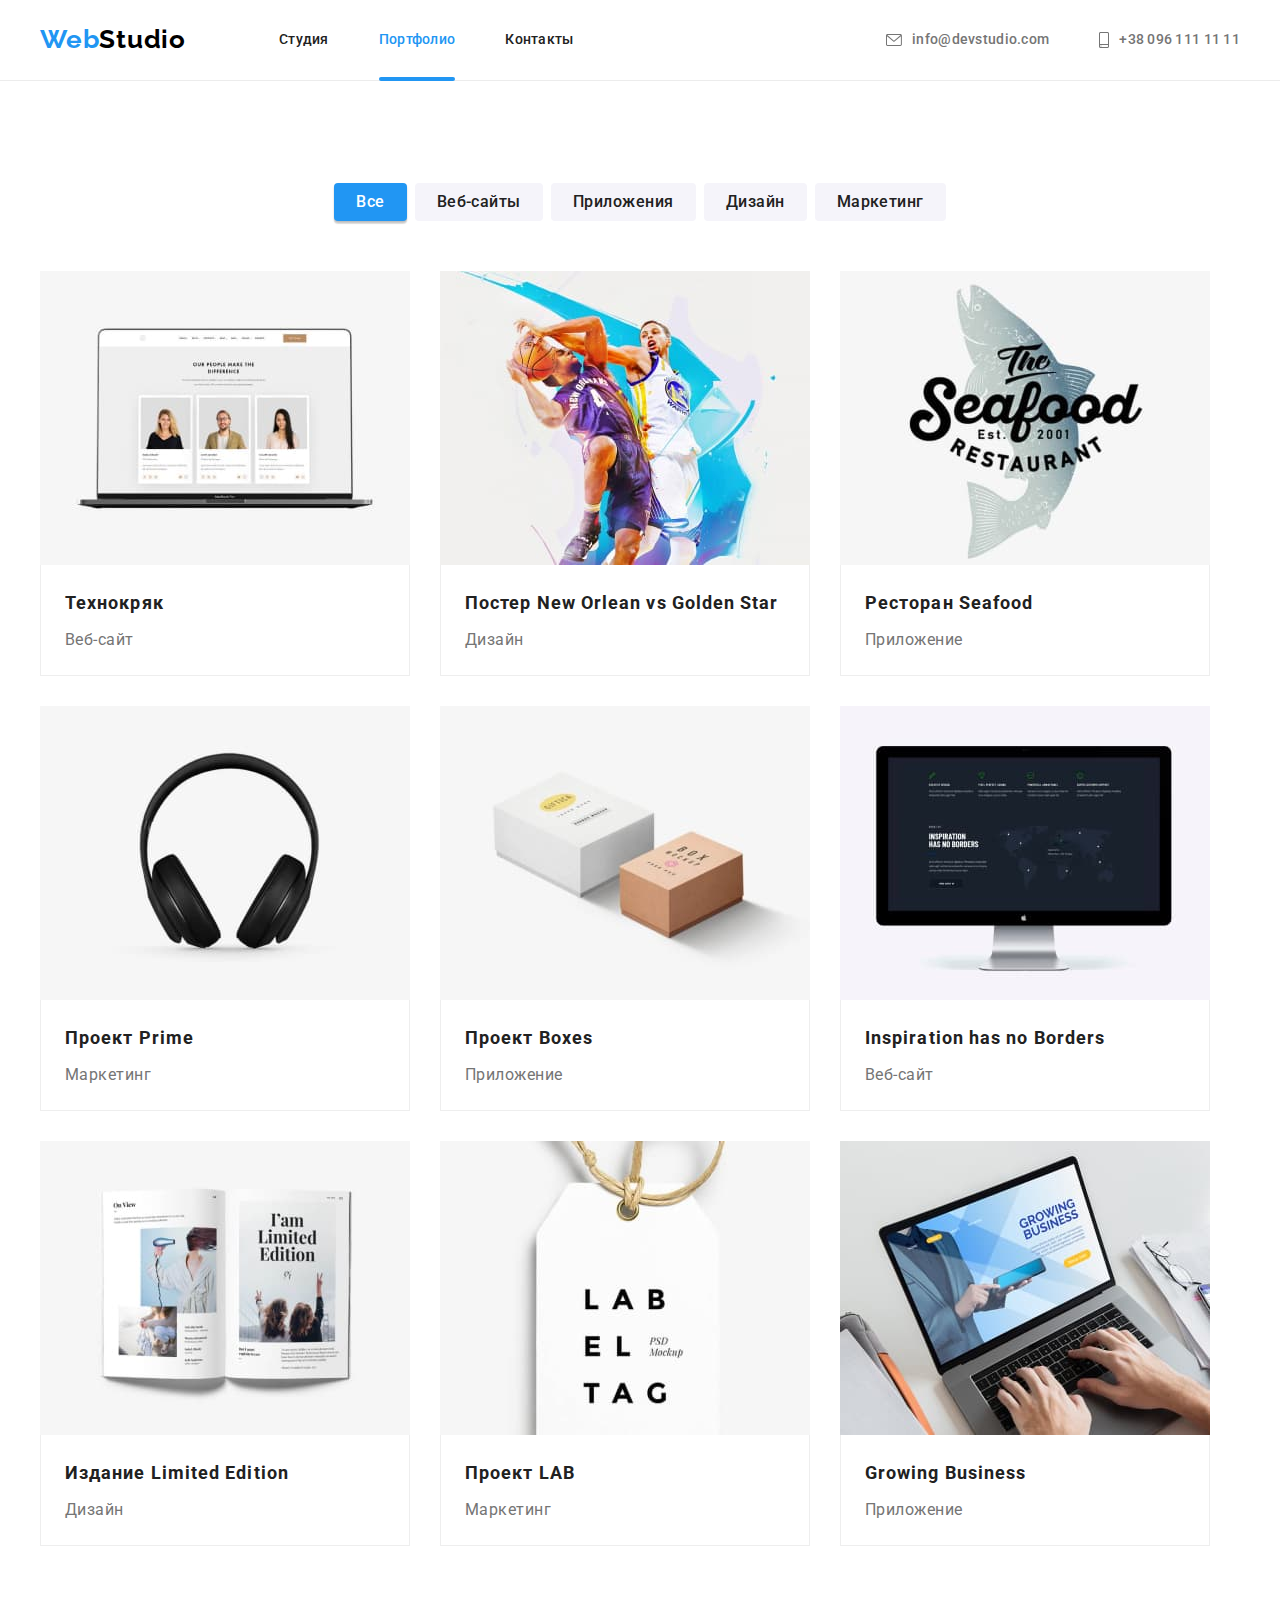
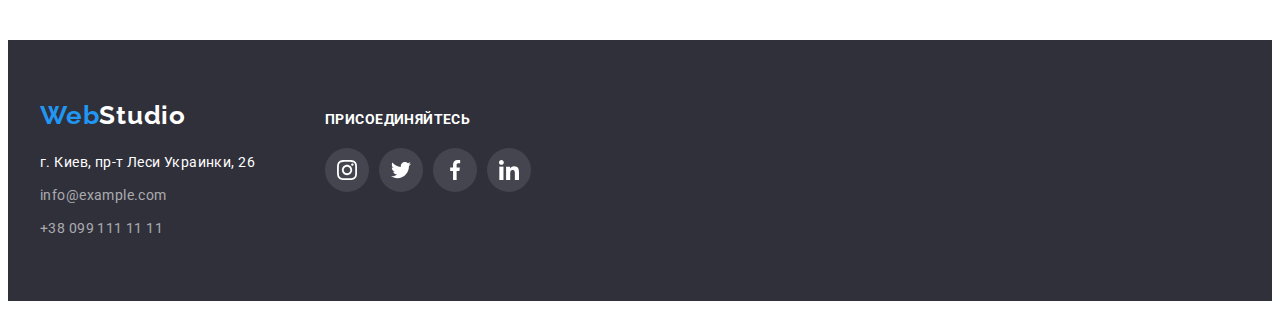
==== portfolio.html @ 26d164e5 "added files from hw-05" ====
<!DOCTYPE html>
<html lang="ru">
  <head>
    <meta charset="UTF-8" />
    <meta http-equiv="X-UA-Compatible" content="IE=edge" />
    <meta name="viewport" content="width=device-width, initial-scale=1.0" />
    <title>WebStudio-portfolio</title>
    <link rel="preconnect" href="https://fonts.googleapis.com" />
    <link rel="preconnect" href="https://fonts.gstatic.com" crossorigin />
    <link
      href="https://fonts.googleapis.com/css2?family=Raleway:wght@700&family=Roboto:wght@400;500;700;900&display=swap"
      rel="stylesheet"
    />
    <link
      rel="stylesheet"
      href="https://cdnjs.cloudflare.com/ajax/libs/modern-normalize/1.1.0/modern-normalize.min.css"
      integrity="sha512-wpPYUAdjBVSE4KJnH1VR1HeZfpl1ub8YT/NKx4PuQ5NmX2tKuGu6U/JRp5y+Y8XG2tV+wKQpNHVUX03MfMFn9Q=="
      crossorigin="anonymous"
      referrerpolicy="no-referrer"
    />
    <link rel="stylesheet" href="./css/styles.css" />
  </head>
  <body>
    <header class="header">
      <div class="header-container container">
        <a class="logo link" href="index.html" lang="en"
          >Web<span class="logo-black link">Studio</span></a
        >

        <nav class="nav">
          <ul class="nav-list list">
            <li class="nav-item">
              <a class="nav-link link" href="./index.html">Студия</a>
            </li>
            <li class="nav-item">
              <a class="nav-link link current" href="./portfolio.html">Портфолио</a>
            </li>
            <li class="nav-item">
              <a class="nav-link link" href="">Контакты</a>
            </li>
          </ul>
        </nav>

        <ul class="contacts-list list">
          <li class="contacts-item">
            <a class="contacts-link link" href="mailto:info@devstudio.com">
              <svg class="contacts-icon" width="16" height="12">
                <use href="./images/icons-2.svg#icon-envelope"></use>
              </svg>
              info@devstudio.com
            </a>
          </li>
          <li class="contacts-item">
            <a class="contacts-link link" href="tel:+380961111111">
              <svg class="contacts-icon" width="10" height="16">
                <use href="./images/icons-2.svg#icon-smartphone"></use>
              </svg>
              +38 096 111 11 11
            </a>
          </li>
        </ul>
      </div>
    </header>

    <main>
      <section class="portfolio section">
        <div class="container">
          <h1 class="visually-hidden">Портфолио</h1>
          <ul class="portfolio-list list">
            <li class="portfolio-item">
              <button class="portfolio-btn current" type="button">Все</button>
            </li>
            <li class="portfolio-item">
              <button class="portfolio-btn" type="button">Веб-сайты</button>
            </li>
            <li class="portfolio-item">
              <button class="portfolio-btn" type="button">Приложения</button>
            </li>
            <li class="portfolio-item">
              <button class="portfolio-btn" type="button">Дизайн</button>
            </li>
            <li class="portfolio-item">
              <button class="portfolio-btn" type="button">Маркетинг</button>
            </li>
          </ul>
          <ul class="card-set list">
            <li class="card-item">
              <a class="card-item-link link" href="">
                <div class="card-overlay">
                  <img
                    src="./images/portfolio/portfolio-img-1.jpg"
                    alt="Веб-сайт"
                    width="370"
                    height="294"
                  />
                  <p class="card-overlay-text">
                    Ресурс предлагает комплексные предложения с разным уровнем функционала и
                    сервисов. Все это позволит посетителю получить исчерпывающие сведения о компании
                    или частном лице.
                  </p>
                </div>
                <div class="card-item-bottom">
                  <h2 class="card-item-title">Технокряк</h2>
                  <p class="card-item-text">Веб-сайт</p>
                </div>
              </a>
            </li>
            <li class="card-item">
              <a class="card-item-link link" href="">
                <div class="card-overlay">
                  <img
                    src="./images/portfolio/portfolio-img-2.jpg"
                    alt="Дизайн постера"
                    width="370"
                    height="294"
                  />
                  <p class="card-overlay-text">
                    Ресурс предлагает комплексные предложения с разным уровнем функционала и
                    сервисов. Все это позволит посетителю получить исчерпывающие сведения о компании
                    или частном лице.
                  </p>
                </div>
                <div class="card-item-bottom">
                  <h2 class="card-item-title">
                    Постер <span lang="en">New Orlean vs Golden Star</span>
                  </h2>
                  <p class="card-item-text">Дизайн</p>
                </div>
              </a>
            </li>
            <li class="card-item">
              <a class="card-item-link link" href="">
                <div class="card-overlay">
                  <img
                    src="./images/portfolio/portfolio-img-3.jpg"
                    alt="Приложение"
                    width="370"
                    height="294"
                  />
                  <p class="card-overlay-text">
                    Ресурс предлагает комплексные предложения с разным уровнем функционала и
                    сервисов. Все это позволит посетителю получить исчерпывающие сведения о компании
                    или частном лице.
                  </p>
                </div>
                <div class="card-item-bottom">
                  <h2 class="card-item-title">Ресторан <span lang="en">Seafood</span></h2>
                  <p class="card-item-text">Приложение</p>
                </div>
              </a>
            </li>
            <li class="card-item">
              <a class="card-item-link link" href="">
                <div class="card-overlay">
                  <img
                    src="./images/portfolio/portfolio-img-4.jpg"
                    alt="Маркетинговый проект"
                    width="370"
                    height="294"
                  />
                  <p class="card-overlay-text">
                    Ресурс предлагает комплексные предложения с разным уровнем функционала и
                    сервисов. Все это позволит посетителю получить исчерпывающие сведения о компании
                    или частном лице.
                  </p>
                </div>
                <div class="card-item-bottom">
                  <h2 class="card-item-title">Проект <span lang="en">Prime</span></h2>
                  <p class="card-item-text">Маркетинг</p>
                </div>
              </a>
            </li>
            <li class="card-item">
              <a class="card-item-link link" href="">
                <div class="card-overlay">
                  <img
                    src="./images/portfolio/portfolio-img-5.jpg"
                    alt="Приложение"
                    width="370"
                    height="294"
                  />
                  <p class="card-overlay-text">
                    Ресурс предлагает комплексные предложения с разным уровнем функционала и
                    сервисов. Все это позволит посетителю получить исчерпывающие сведения о компании
                    или частном лице.
                  </p>
                </div>
                <div class="card-item-bottom">
                  <h2 class="card-item-title">Проект <span lang="en">Boxes</span></h2>
                  <p class="card-item-text">Приложение</p>
                </div>
              </a>
            </li>
            <li class="card-item">
              <a class="card-item-link link" href="">
                <div class="card-overlay">
                  <img
                    src="./images/portfolio/portfolio-img-6.jpg"
                    alt="Веб-сайт"
                    width="370"
                    height="294"
                  />
                  <p class="card-overlay-text">
                    Ресурс предлагает комплексные предложения с разным уровнем функционала и
                    сервисов. Все это позволит посетителю получить исчерпывающие сведения о компании
                    или частном лице.
                  </p>
                </div>
                <div class="card-item-bottom">
                  <h2 class="card-item-title" lang="en">Inspiration has no Borders</h2>
                  <p class="card-item-text">Веб-сайт</p>
                </div>
              </a>
            </li>
            <li class="card-item">
              <a class="card-item-link link" href="">
                <div class="card-overlay">
                  <img
                    src="./images/portfolio/portfolio-img-7.jpg"
                    alt="Дизайн издания"
                    width="370"
                    height="294"
                  />
                  <p class="card-overlay-text">
                    Ресурс предлагает комплексные предложения с разным уровнем функционала и
                    сервисов. Все это позволит посетителю получить исчерпывающие сведения о компании
                    или частном лице.
                  </p>
                </div>
                <div class="card-item-bottom">
                  <h2 class="card-item-title">Издание <span lang="en">Limited Edition</span></h2>
                  <p class="card-item-text">Дизайн</p>
                </div>
              </a>
            </li>
            <li class="card-item">
              <a class="card-item-link link" href="">
                <div class="card-overlay">
                  <img
                    src="./images/portfolio/portfolio-img-8.jpg"
                    alt="Маркетинговый проект"
                    width="370"
                    height="294"
                  />
                  <p class="card-overlay-text">
                    Ресурс предлагает комплексные предложения с разным уровнем функционала и
                    сервисов. Все это позволит посетителю получить исчерпывающие сведения о компании
                    или частном лице.
                  </p>
                </div>
                <div class="card-item-bottom">
                  <h2 class="card-item-title">Проект <span lang="en">LAB</span></h2>
                  <p class="card-item-text">Маркетинг</p>
                </div>
              </a>
            </li>
            <li class="card-item">
              <a class="card-item-link link" href="">
                <div class="card-overlay">
                  <img
                    src="./images/portfolio/portfolio-img-9.jpg"
                    alt="Приложение"
                    width="370"
                    height="294"
                  />
                  <p class="card-overlay-text">
                    Ресурс предлагает комплексные предложения с разным уровнем функционала и
                    сервисов. Все это позволит посетителю получить исчерпывающие сведения о компании
                    или частном лице.
                  </p>
                </div>
                <div class="card-item-bottom">
                  <h2 class="card-item-title" lang="en">Growing Business</h2>
                  <p class="card-item-text">Приложение</p>
                </div>
              </a>
            </li>
          </ul>
        </div>
      </section>
    </main>

    <footer class="footer">
      <div class="footer-container container">
        <div class="footer-content">
          <a class="logo link" href="index.html" lang="en"
            >Web<span class="logo-white">Studio</span>
          </a>
          <address class="address">
            <ul class="address-list list">
              <li class="address-item">
                <a
                  class="address-link link"
                  href="https://goo.gl/maps/QAGM4faHn3Rg2UBT6"
                  target="_blank"
                  rel="noopener noreferrer nofollow"
                  >г. Киев, пр-т Леси Украинки, 26
                </a>
              </li>
              <li class="address-item">
                <a class="address-link link" href="mailto:info@example.com">info@example.com</a>
              </li>
              <li class="address-item">
                <a class="address-link link" href="tel:+380991111111">+38 099 111 11 11</a>
              </li>
            </ul>
          </address>
        </div>
        <div class="footer-soc">
          <strong>присоединяйтесь</strong>
          <ul class="footer-soc-list list">
            <li class="footer-soc-item">
              <a class="footer-soc-link link" href="">
                <svg class="footer-soc-icon" width="20" height="20">
                  <use href="./images/icons.svg#icon-instagram"></use>
                </svg>
              </a>
            </li>
            <li class="footer-soc-item">
              <a class="footer-soc-link link" href="">
                <svg class="footer-soc-icon" width="20" height="20">
                  <use href="./images/icons.svg#icon-twitter"></use>
                </svg>
              </a>
            </li>
            <li class="footer-soc-item">
              <a class="footer-soc-link link" href="">
                <svg class="footer-soc-icon" width="20" height="20">
                  <use href="./images/icons.svg#icon-facebook"></use>
                </svg>
              </a>
            </li>
            <li class="footer-soc-item">
              <a class="footer-soc-link link" href="">
                <svg class="footer-soc-icon" width="20" height="20">
                  <use href="./images/icons.svg#icon-linkedin"></use>
                </svg>
              </a>
            </li>
          </ul>
        </div>
      </div>
    </footer>
  </body>
</html>
---- css/styles.css ----
:root {
  --title-color: #212121;
  --hero-title-color: #fff;
  --text-color: #757575;
  --text-color-secondary: #fff;
  --primary-bcg-color: #fff;
  --accent-color: #2196f3;
  --element-gap: 30px;
}

body {
  font-family: 'Roboto', sans-serif;
  color: var(--title-color);
  background-color: var(--primary-bcg-color);

  padding-top: 81px;
}

h1,
h2,
h3,
h4,
h5,
h6,
p {
  margin: 0;
}

ul {
  margin: 0;
  padding-left: 0;
}

button {
  cursor: pointer;
}

.list {
  list-style: none;
  margin: 0;
  padding: 0;
}

img {
  display: block;
  max-width: 100%;
  height: auto;
}

.link {
  text-decoration: none;
}

.title {
  margin-bottom: 50px;

  font-size: 36px;
  line-height: 1.17;
  text-align: center;
  letter-spacing: 0.03em;
  color: var(--title-color);
}

.visually-hidden {
  position: absolute;
  white-space: nowrap;
  width: 1px;
  height: 1px;
  overflow: hidden;
  border: 0;
  padding: 0;
  clip: rect(0 0 0 0);
  clip-path: inset(50%);
  margin: -1px;
}

.container {
  max-width: 1200px;
  padding-left: 15px;
  padding-right: 15px;
  margin: 0 auto;
}

.section {
  padding-top: 94px;
  padding-bottom: 94px;
}

/* -----------------HEADER----------------- */

.header {
  position: fixed;
  z-index: 999;
  background-color: var(--primary-bcg-color);
  top: 0;
  left: 50%;
  transform: translateX(-50%);

  border-bottom: 1px solid #ececec;
  width: 100%;
}

.header-container {
  display: flex;
  align-items: center;
}

.logo {
  font-family: 'Raleway', sans-serif;
  font-weight: 700;
  font-size: 26px;
  line-height: 1.19;
  letter-spacing: 0.03em;
  color: #2196f3;
}
.logo-black {
  color: #000;
}
header .logo {
  margin-right: 93px;
  padding-top: 24px;
  padding-bottom: 25px;
}

.nav-list {
  display: flex;
}

.nav-item {
  margin-right: 50px;
}
.nav-item:last-child {
  margin-right: 0;
}

.nav-link {
  display: block;
  padding-top: 32px;
  padding-bottom: 32px;

  font-weight: 500;
  font-size: 14px;
  line-height: 1.14;
  letter-spacing: 0.02em;
  color: var(--title-color);

  transition: color 250ms cubic-bezier(0.4, 0, 0.2, 1);
}

.nav-link.current {
  position: relative;

  color: var(--accent-color);
}

.nav-link.current::after {
  content: '';

  position: absolute;
  bottom: -1px;
  left: 0;

  width: 100%;
  height: 4px;
  background-color: var(--accent-color);
  border-radius: 2px;
}

.contacts-list {
  display: flex;
  margin-left: auto;
}

.contacts-item {
  margin-right: 50px;
}
.contacts-item:last-child {
  margin-right: 0;
}

.contacts-link {
  display: flex;
  align-items: center;
  padding-top: 32px;
  padding-bottom: 32px;

  font-weight: 500;
  font-size: 14px;
  line-height: 1.14;
  letter-spacing: 0.02em;
  color: var(--text-color);

  transition: color 250ms cubic-bezier(0.4, 0, 0.2, 1);
}

.contacts-icon {
  margin-right: 10px;
  fill: currentColor;
}

.nav-link:hover,
.nav-link:focus,
.contacts-link:hover,
.contacts-link:focus {
  color: var(--accent-color);
}

/* -----------------HERO----------------- */

.hero {
  padding-top: 200px;
  padding-bottom: 200px;
  margin: 0 auto;
  max-width: 1600px;

  background-color: #c4c4c4;
  background-image: linear-gradient(rgba(47, 48, 58, 0.4), rgba(47, 48, 58, 0.4)),
    url(../images/hero/hero-bg.jpg);
  background-repeat: no-repeat;
  background-position: center;
  background-size: cover;
}

.hero-content {
  margin: 0 auto;
  max-width: 696px;
}

.hero-title {
  margin-bottom: var(--element-gap);

  font-weight: 900;
  font-size: 44px;
  line-height: 1.36;
  text-align: center;
  letter-spacing: 0.06em;
  text-transform: uppercase;
  color: var(--hero-title-color);
}

.hero-btn {
  display: block;
  padding: 10px 32px;
  margin: 0 auto;
  border: none;

  font-family: inherit;
  font-weight: 700;
  font-size: 16px;
  line-height: 1.88;
  letter-spacing: 0.06em;
  color: var(--text-color-secondary);

  background-color: var(--accent-color);
  box-shadow: 0px 4px 4px rgba(0, 0, 0, 0.15);
  border-radius: 4px;

  transition: background-color 250ms cubic-bezier(0.4, 0, 0.2, 1);
}

.hero-btn:hover,
.hero-btn:focus {
  background-color: #188ce8;
}

/* -----------------FEATURES----------------- */

.features.section {
  padding-bottom: 0;
}

.features-list {
  display: flex;
}

.features-item {
  margin-right: var(--element-gap);
  max-width: 270px;
}
.features-item:last-child {
  margin-right: 0;
}

.features-thumb {
  display: flex;
  justify-content: center;
  align-items: center;
  height: 120px;
  margin-bottom: 30px;

  background-color: #f5f4fa;
  border-radius: 4px;
}

.features-item-title {
  margin-bottom: 10px;

  font-size: 14px;
  line-height: 1.14;
  letter-spacing: 0.03em;
  text-transform: uppercase;
  color: var(--title-color);
}

.features-item-text {
  font-size: 14px;
  line-height: 1.71;
  letter-spacing: 0.03em;
  color: var(--text-color);
}

/* -----------------SERVICES----------------- */

.services-list {
  display: flex;
}

.services-item {
  margin-right: var(--element-gap);
  max-width: 100%;
}
.services-item:last-child {
  margin-right: 0;
}

.services-item-wrap {
  position: relative;
}

.services-item p {
  position: absolute;
  bottom: 0;

  padding: 27px 0;
  width: 100%;

  font-weight: 700;
  font-size: 14px;
  line-height: 1.14;
  text-align: center;
  letter-spacing: 0.03em;
  text-transform: uppercase;

  color: var(--text-color-secondary);
  background-color: rgba(47, 48, 58, 0.8);
}

/* -----------------TEAM----------------- */

.team {
  background-color: #f5f4fa;
}

.team-list {
  display: flex;
}

.team-item {
  max-width: 270px;

  background-color: var(--primary-bcg-color);
  margin-right: var(--element-gap);
  box-shadow: 0px 1px 3px rgba(0, 0, 0, 0.12), 0px 1px 1px rgba(0, 0, 0, 0.14),
    0px 2px 1px rgba(0, 0, 0, 0.2);
  border-radius: 0px 0px 4px 4px;
}
.team-item:last-child {
  margin-right: 0;
}

.team-wrapper {
  padding: 30px 5px;
}

.team-subtitle {
  font-weight: 500;
  font-size: 16px;
  line-height: 1.19;
  letter-spacing: 0.03em;
  color: var(--title-color);
  text-align: center;
  margin-bottom: 10px;
}

.team-text {
  margin-bottom: 16px;

  font-weight: 400;
  font-size: 16px;
  line-height: 1.19;
  letter-spacing: 0.03em;
  color: var(--text-color);
  text-align: center;
}

.team-soc-list {
  display: flex;
  justify-content: center;
}

.team-soc-item {
  margin-right: 10px;
}
.team-soc-item:last-child {
  margin-right: 0;
}

.team-soc-link {
  display: flex;
  justify-content: center;
  align-items: center;
  width: 44px;
  height: 44px;

  border-radius: 50%;
  color: #afb1b8;

  transition: background-color 250ms cubic-bezier(0.4, 0, 0.2, 1),
    color 250ms cubic-bezier(0.4, 0, 0.2, 1);
}

.team-soc-icon {
  fill: currentColor;
}

.team-soc-link:hover,
.team-soc-link:focus {
  background-color: var(--accent-color);
  color: #fff;
}

/* -----------------CLIENTS----------------- */

.clients-list {
  display: flex;
}

.clients-item {
  max-width: 170px;
  margin-right: var(--element-gap);
}
.clients-item:last-child {
  margin-right: 0;
}

.clients-link {
  display: flex;
  justify-content: center;
  align-items: center;
  width: 170px;
  height: 92px;

  border: 1px solid #afb1b8;
  border-radius: 4px;
  color: #afb1b8;
  transform: scale(1);

  transition: border 250ms cubic-bezier(0.4, 0, 0.2, 1), color 250ms cubic-bezier(0.4, 0, 0.2, 1),
    transform 250ms cubic-bezier(0.4, 0, 0.2, 1);
}

.clients-icon {
  fill: currentColor;
}

.clients-link:hover,
.clients-link:focus {
  border: 1px solid var(--accent-color);
  color: var(--accent-color);
  transform: scale(1.1);
}

/* -----------------PORTFOLIO----------------- */

.portfolio-list {
  display: flex;
  justify-content: center;
  margin-bottom: 50px;
}

.portfolio-item {
  margin-right: 8px;
}
.portfolio-item:last-child {
  margin-right: 0;
}

.portfolio-btn {
  padding: 6px 22px;
  border: none;
  border-radius: 4px;

  font-family: inherit;
  font-weight: 500;
  font-size: 16px;
  line-height: 1.63;
  text-align: center;
  letter-spacing: 0.03em;

  box-shadow: none;
  background-color: #f5f4fa;
  color: #212121;

  transition: box-shadow 250ms cubic-bezier(0.4, 0, 0.2, 1),
    color 250ms cubic-bezier(0.4, 0, 0.2, 1), background-color 250ms cubic-bezier(0.4, 0, 0.2, 1);
}

.portfolio-btn.current {
  box-shadow: 0px 3px 1px rgba(0, 0, 0, 0.1), 0px 1px 2px rgba(0, 0, 0, 0.08),
    0px 2px 2px rgba(0, 0, 0, 0.12);

  color: var(--text-color-secondary);
  background-color: var(--accent-color);
}

.portfolio-btn:hover,
.portfolio-btn:focus {
  box-shadow: 0px 3px 1px rgba(0, 0, 0, 0.1), 0px 1px 2px rgba(0, 0, 0, 0.08),
    0px 2px 2px rgba(0, 0, 0, 0.12);
  color: var(--text-color-secondary);
  background-color: var(--accent-color);
}

.card-set {
  display: flex;
  flex-wrap: wrap;
  margin-right: calc(-1 * var(--element-gap));
  margin-bottom: calc(-1 * var(--element-gap));
}

.card-item {
  flex-basis: calc((100% / 3)- var(--element-gap));
  margin-right: var(--element-gap);
  margin-bottom: var(--element-gap);
}

.card-item-link {
  display: block;
  width: 100%;

  box-shadow: none;

  transition: box-shadow 250ms cubic-bezier(0.4, 0, 0.2, 1);
}
.card-item-link:hover,
.card-item-link:focus {
  box-shadow: 0px 1px 1px rgba(0, 0, 0, 0.12), 0px 4px 4px rgba(0, 0, 0, 0.06),
    1px 4px 6px rgba(0, 0, 0, 0.16);
}

.card-overlay {
  position: relative;
  overflow: hidden;
}

.card-overlay-text {
  position: absolute;
  top: 0;
  left: 0;
  transform: translateY(100%);
  transition: transform 250ms cubic-bezier(0.4, 0, 0.2, 1);

  padding: 63px 24px;
  height: 100%;

  font-size: 18px;
  line-height: 1.56;
  letter-spacing: 0.03em;

  background-color: rgba(33, 150, 243, 0.9);
  color: var(--text-color-secondary);
}
.card-item-link:hover .card-overlay-text,
.card-item-link:focus .card-overlay-text {
  transform: translate(0);
}

.card-item-bottom {
  padding: 20px 24px;
  border: 1px solid #eeeeee;
  border-top: none;
}

.card-item-title {
  margin-bottom: 4px;

  font-size: 18px;
  line-height: 2;
  letter-spacing: 0.06em;
  color: var(--title-color);
}

.card-item-text {
  font-size: 16px;
  line-height: 1.88;
  letter-spacing: 0.03em;
  color: var(--text-color);
}

/* -----------------FOOTER----------------- */

.footer {
  padding: 60px 0;

  background-color: #2f303a;
}

.footer-container {
  display: flex;
}

.logo-white {
  color: #fff;
}
footer .logo {
  display: inline-block;
  margin-bottom: 20px;
}

.address {
  font-style: normal;
}

.address-item {
  margin-bottom: 9px;
}
.address-item:last-child {
  margin-bottom: 0;
}

.address-link[target] {
  color: var(--text-color-secondary);

  transition: color 250ms cubic-bezier(0.4, 0, 0.2, 1);
}

.address-link {
  font-size: 14px;
  line-height: 1.71;
  letter-spacing: 0.03em;
  color: rgba(255, 255, 255, 0.6);

  transition: color 250ms cubic-bezier(0.4, 0, 0.2, 1);
}

.address-link:hover,
.address-link:focus {
  color: var(--accent-color);
}

.footer-container {
  align-items: baseline;
}

.footer-soc strong {
  display: block;
  margin-bottom: 20px;

  font-size: 14px;
  line-height: 1.14;
  letter-spacing: 0.03em;
  text-transform: uppercase;

  color: var(--text-color-secondary);
}

.footer-soc {
  margin-left: 70px;
}

.footer-soc-list {
  display: flex;
}

.footer-soc-item {
  margin-right: 10px;
}
.footer-soc-item:last-child {
  margin-right: 0;
}

.footer-soc-link {
  display: flex;
  justify-content: center;
  align-items: center;
  width: 44px;
  height: 44px;

  background-color: rgba(255, 255, 255, 0.1);
  border-radius: 50%;
  color: #fff;

  transition: background-color 250ms cubic-bezier(0.4, 0, 0.2, 1);
}

.footer-soc-icon {
  fill: currentColor;
}

.footer-soc-link:hover,
.footer-soc-link:focus {
  background-color: var(--accent-color);
}

/* -----------------MODAL----------------- */
.backdrop {
  position: fixed;
  top: 0;
  left: 0;
  width: 100%;
  height: 100%;

  background-color: rgba(0, 0, 0, 0.2);

  opacity: 1;
  transition: opacity 300ms linear, visibility 300ms linear;
}

.backdrop.is-hidden {
  opacity: 0;
  visibility: hidden;
  pointer-events: none;
}

.backdrop.is-hidden .modal {
  transform: translate(-50%, -50%) scale(0);
}

.modal {
  position: absolute;
  top: 50%;
  left: 50%;
  transform: translate(-50%, -50%) scale(1);

  width: 528px;
  min-height: 581px;
  padding: 8px;

  background-color: var(--primary-bcg-color);
  box-shadow: 0px 1px 3px rgba(0, 0, 0, 0.12), 0px 1px 1px rgba(0, 0, 0, 0.14),
    0px 2px 1px rgba(0, 0, 0, 0.2);
  border-radius: 4px;

  transition: transform 300ms linear;
}

.modal-close-btn {
  display: block;

  width: 30px;
  height: 30px;
  margin-left: auto;

  background-color: var(--primary-bcg-color);
  border: 1px solid rgba(0, 0, 0, 0.1);
  border-radius: 50%;
}

.no-scroll {
  overflow: hidden;
}
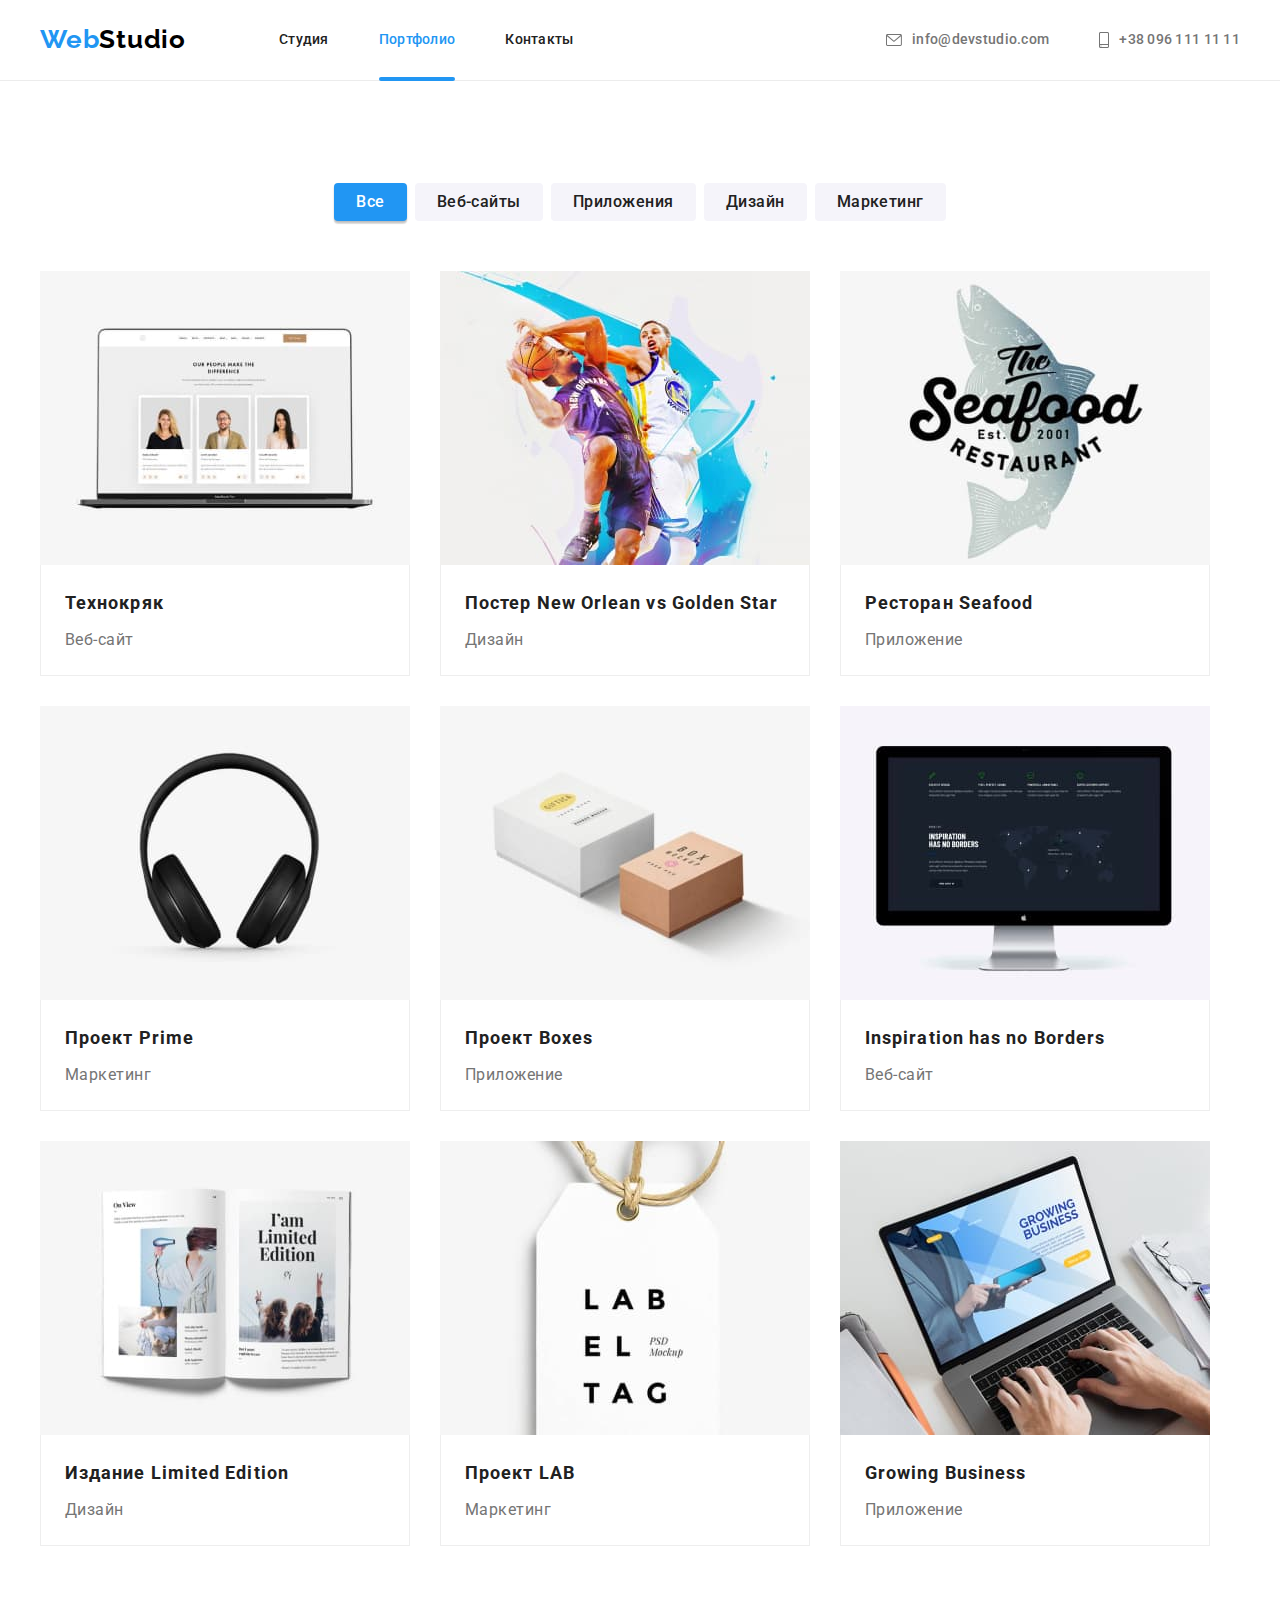
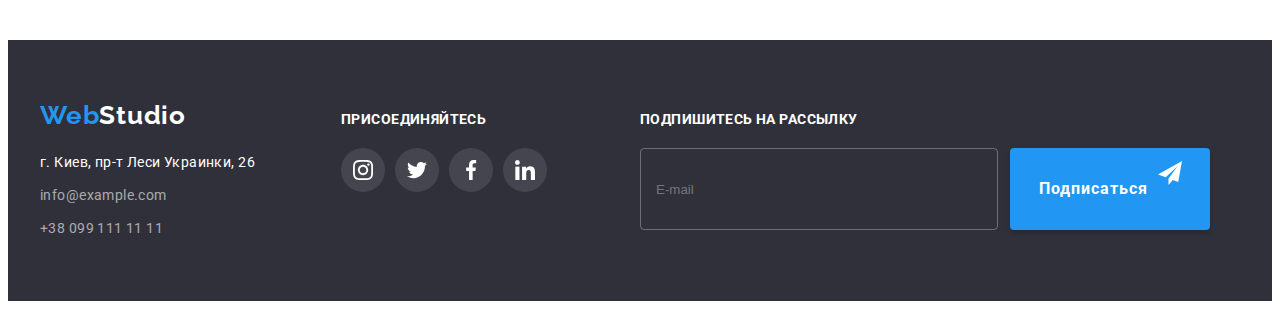
==== commit 4f19e850: "upd footer & modal" ====
--- a/portfolio.html
+++ b/portfolio.html
@@ -339,6 +339,18 @@
             </li>
           </ul>
         </div>
+        <div class="footer-form-wrap">
+          <strong>Подпишитесь на рассылку</strong>
+          <form class="footer-form">
+            <input class="footer-input" type="text" name="email" placeholder="E-mail" />
+            <button class="button subscribe-btn" type="submit">
+              Подписаться
+              <svg class="icon-subscribe" width="24" height="24">
+                <use href="./images/icons.svg#icon-subscribe"></use>
+              </svg>
+            </button>
+          </form>
+        </div>
       </div>
     </footer>
   </body>
--- a/css/styles.css
+++ b/css/styles.css
@@ -238,7 +238,7 @@
   color: var(--hero-title-color);
 }
 
-.hero-btn {
+.button {
   display: block;
   padding: 10px 32px;
   margin: 0 auto;
@@ -258,8 +258,8 @@
   transition: background-color 250ms cubic-bezier(0.4, 0, 0.2, 1);
 }
 
-.hero-btn:hover,
-.hero-btn:focus {
+.button:hover,
+.button:focus {
   background-color: #188ce8;
 }
 
@@ -609,6 +609,10 @@
   display: flex;
 }
 
+.footer-content {
+  width: 231px;
+}
+
 .logo-white {
   color: #fff;
 }
@@ -652,7 +656,8 @@
   align-items: baseline;
 }
 
-.footer-soc strong {
+.footer-soc strong,
+.footer-form-wrap strong {
   display: block;
   margin-bottom: 20px;
 
@@ -700,6 +705,44 @@
 .footer-soc-link:hover,
 .footer-soc-link:focus {
   background-color: var(--accent-color);
+}
+
+.footer-form-wrap {
+  margin-left: 93px;
+  width: 570px;
+}
+
+.footer-form {
+  display: flex;
+}
+
+.footer-input {
+  width: 358px;
+  height: 50px;
+  padding: 15px;
+
+  background-color: transparent;
+  color: var(--text-color-secondary);
+  border: 1px solid rgba(255, 255, 255, 0.3);
+  border-radius: 4px;
+}
+.footer-input:focus {
+  outline: 1px solid #2196f3;
+}
+
+.subscribe-btn {
+  position: relative;
+
+  display: inline-block;
+  width: 200px;
+  padding: 10px 62px 10px 29px;
+  margin-left: 12px;
+}
+
+.icon-subscribe {
+  position: absolute;
+  top: 13px;
+  right: 28px;
 }
 
 /* -----------------MODAL----------------- */
@@ -734,7 +777,7 @@
 
   width: 528px;
   min-height: 581px;
-  padding: 8px;
+  padding: 40px;
 
   background-color: var(--primary-bcg-color);
   box-shadow: 0px 1px 3px rgba(0, 0, 0, 0.12), 0px 1px 1px rgba(0, 0, 0, 0.14),
@@ -746,14 +789,49 @@
 
 .modal-close-btn {
   display: block;
+  position: absolute;
+  top: 8px;
+  right: 8px;
 
   width: 30px;
   height: 30px;
-  margin-left: auto;
 
   background-color: var(--primary-bcg-color);
+  color: #000;
   border: 1px solid rgba(0, 0, 0, 0.1);
   border-radius: 50%;
+
+  transition: color 250ms cubic-bezier(0.4, 0, 0.2, 1);
+}
+
+.modal-close-btn > svg {
+  fill: currentColor;
+}
+
+.modal-close-btn:hover,
+.modal-close-btn:focus {
+  color: var(--accent-color);
+}
+
+.modal-title {
+  display: block;
+
+  margin: 0 auto 12px auto;
+
+  font-size: 20px;
+  line-height: 1.15;
+  text-align: center;
+  letter-spacing: 0.03em;
+
+  color: var(--title-color);
+}
+
+.modal-form-label {
+  display: block;
+}
+
+.modal-form-text {
+  display: block;
 }
 
 .no-scroll {
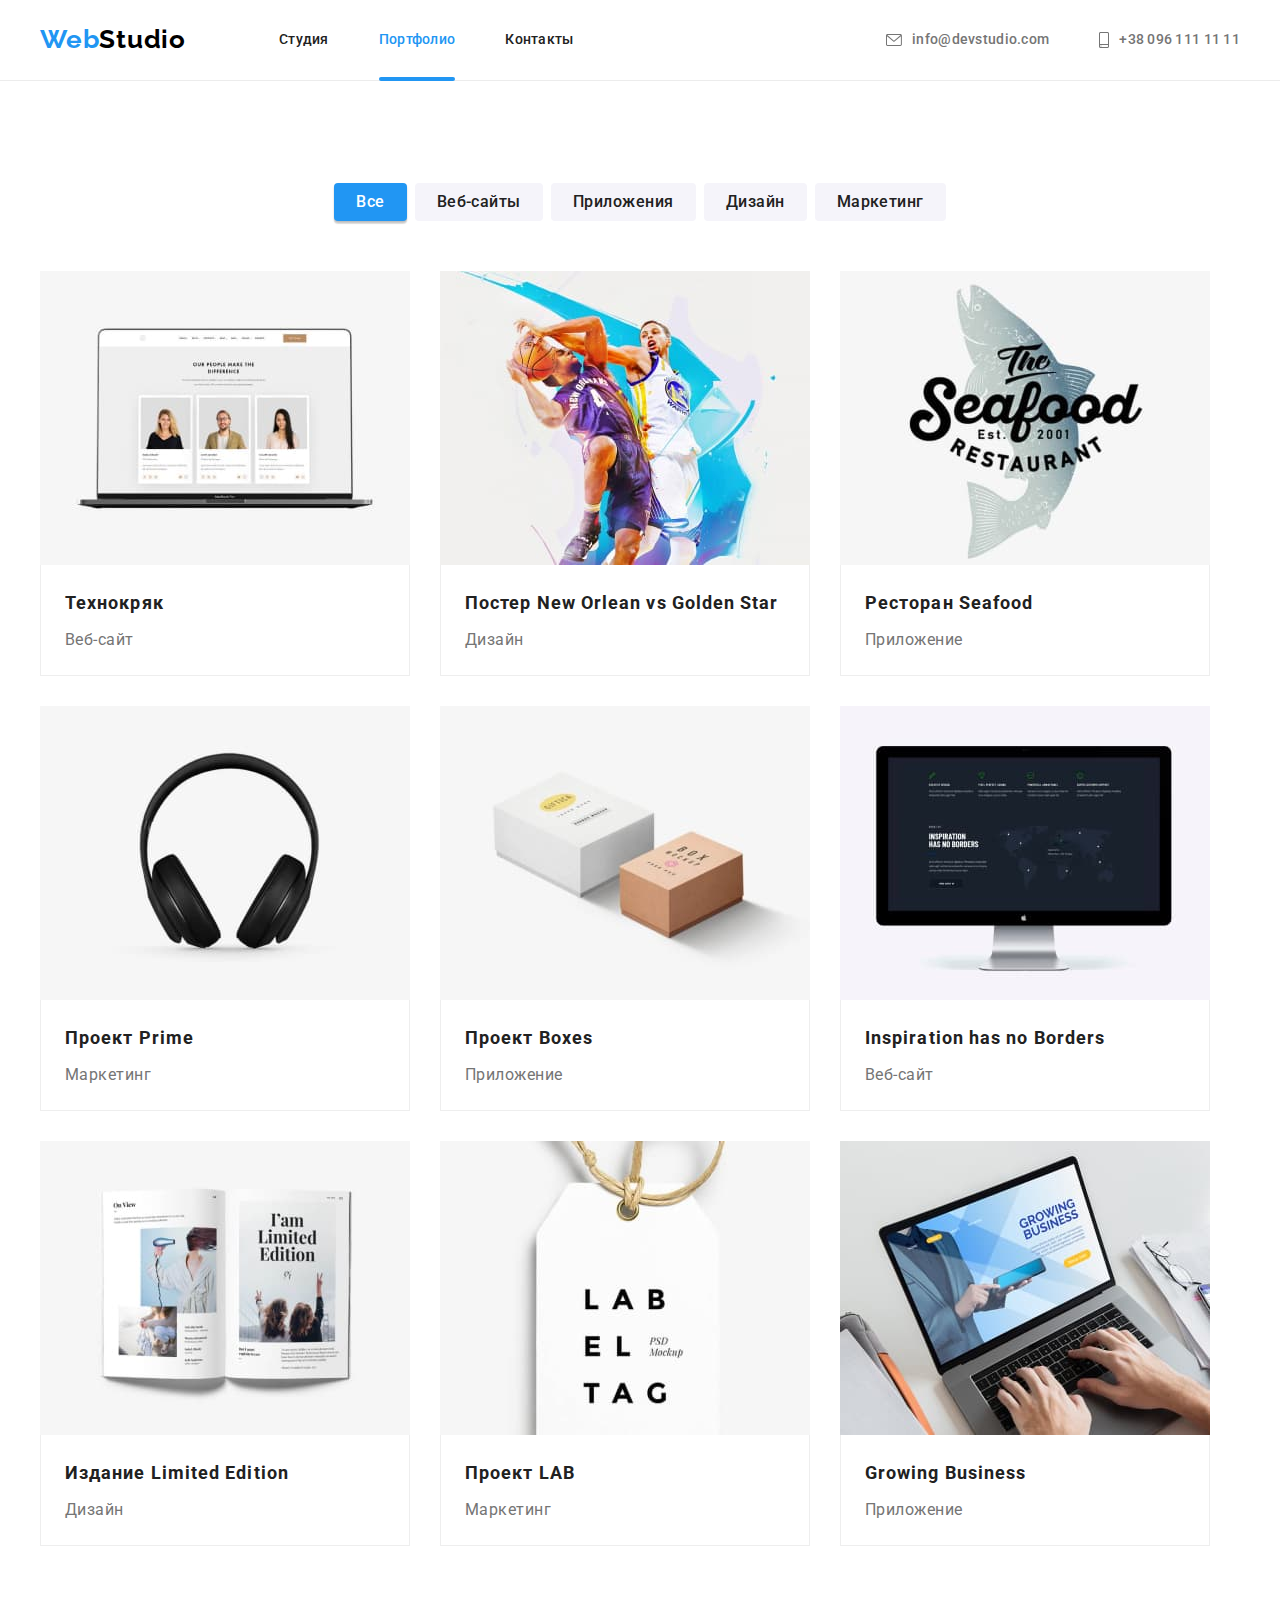
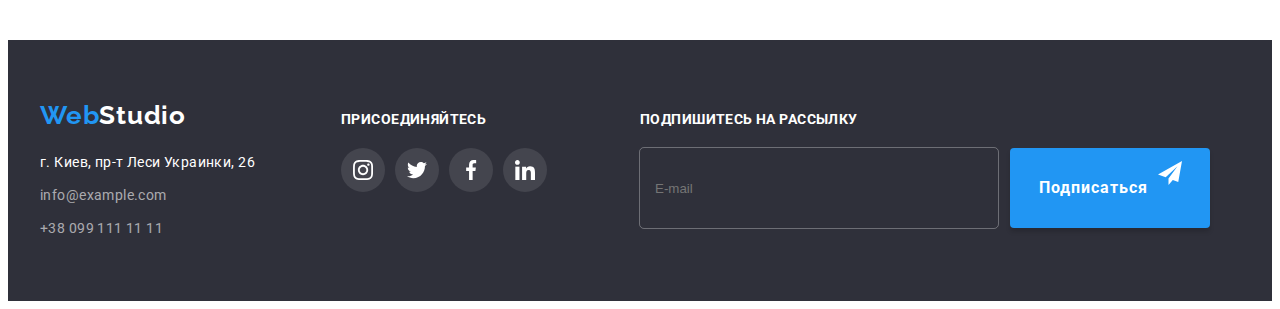
==== commit 3d2d0ccf: "min upd" ====
--- a/portfolio.html
+++ b/portfolio.html
@@ -341,7 +341,7 @@
         </div>
         <div class="footer-form-wrap">
           <strong>Подпишитесь на рассылку</strong>
-          <form class="footer-form">
+          <form class="footer-form" autocomplete="off">
             <input class="footer-input" type="text" name="email" placeholder="E-mail" />
             <button class="button subscribe-btn" type="submit">
               Подписаться
--- a/css/styles.css
+++ b/css/styles.css
@@ -723,8 +723,11 @@
 
   background-color: transparent;
   color: var(--text-color-secondary);
-  border: 1px solid rgba(255, 255, 255, 0.3);
+  border: none;
+  outline: 1px solid rgba(255, 255, 255, 0.3);
   border-radius: 4px;
+
+  transition: outline 250ms cubic-bezier(0.4, 0, 0.2, 1);
 }
 .footer-input:focus {
   outline: 1px solid #2196f3;
@@ -733,7 +736,6 @@
 .subscribe-btn {
   position: relative;
 
-  display: inline-block;
   width: 200px;
   padding: 10px 62px 10px 29px;
   margin-left: 12px;
